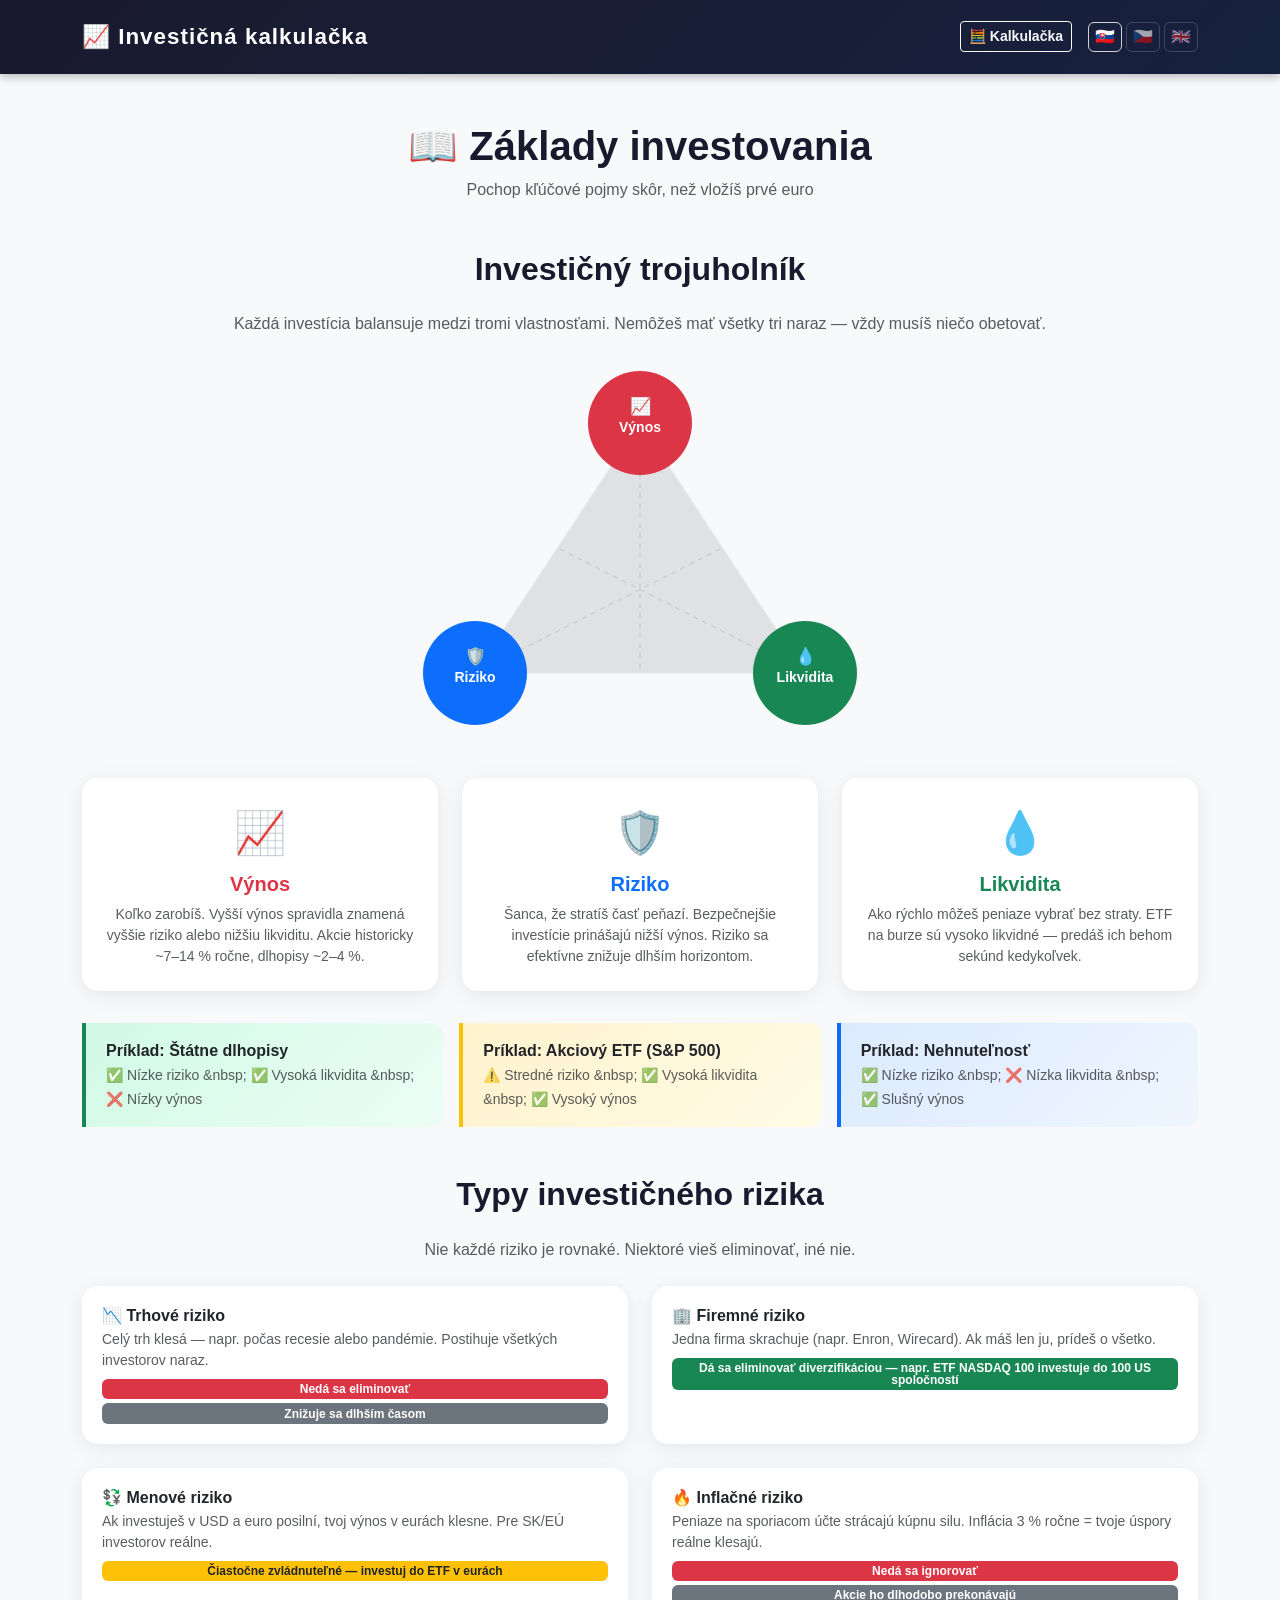
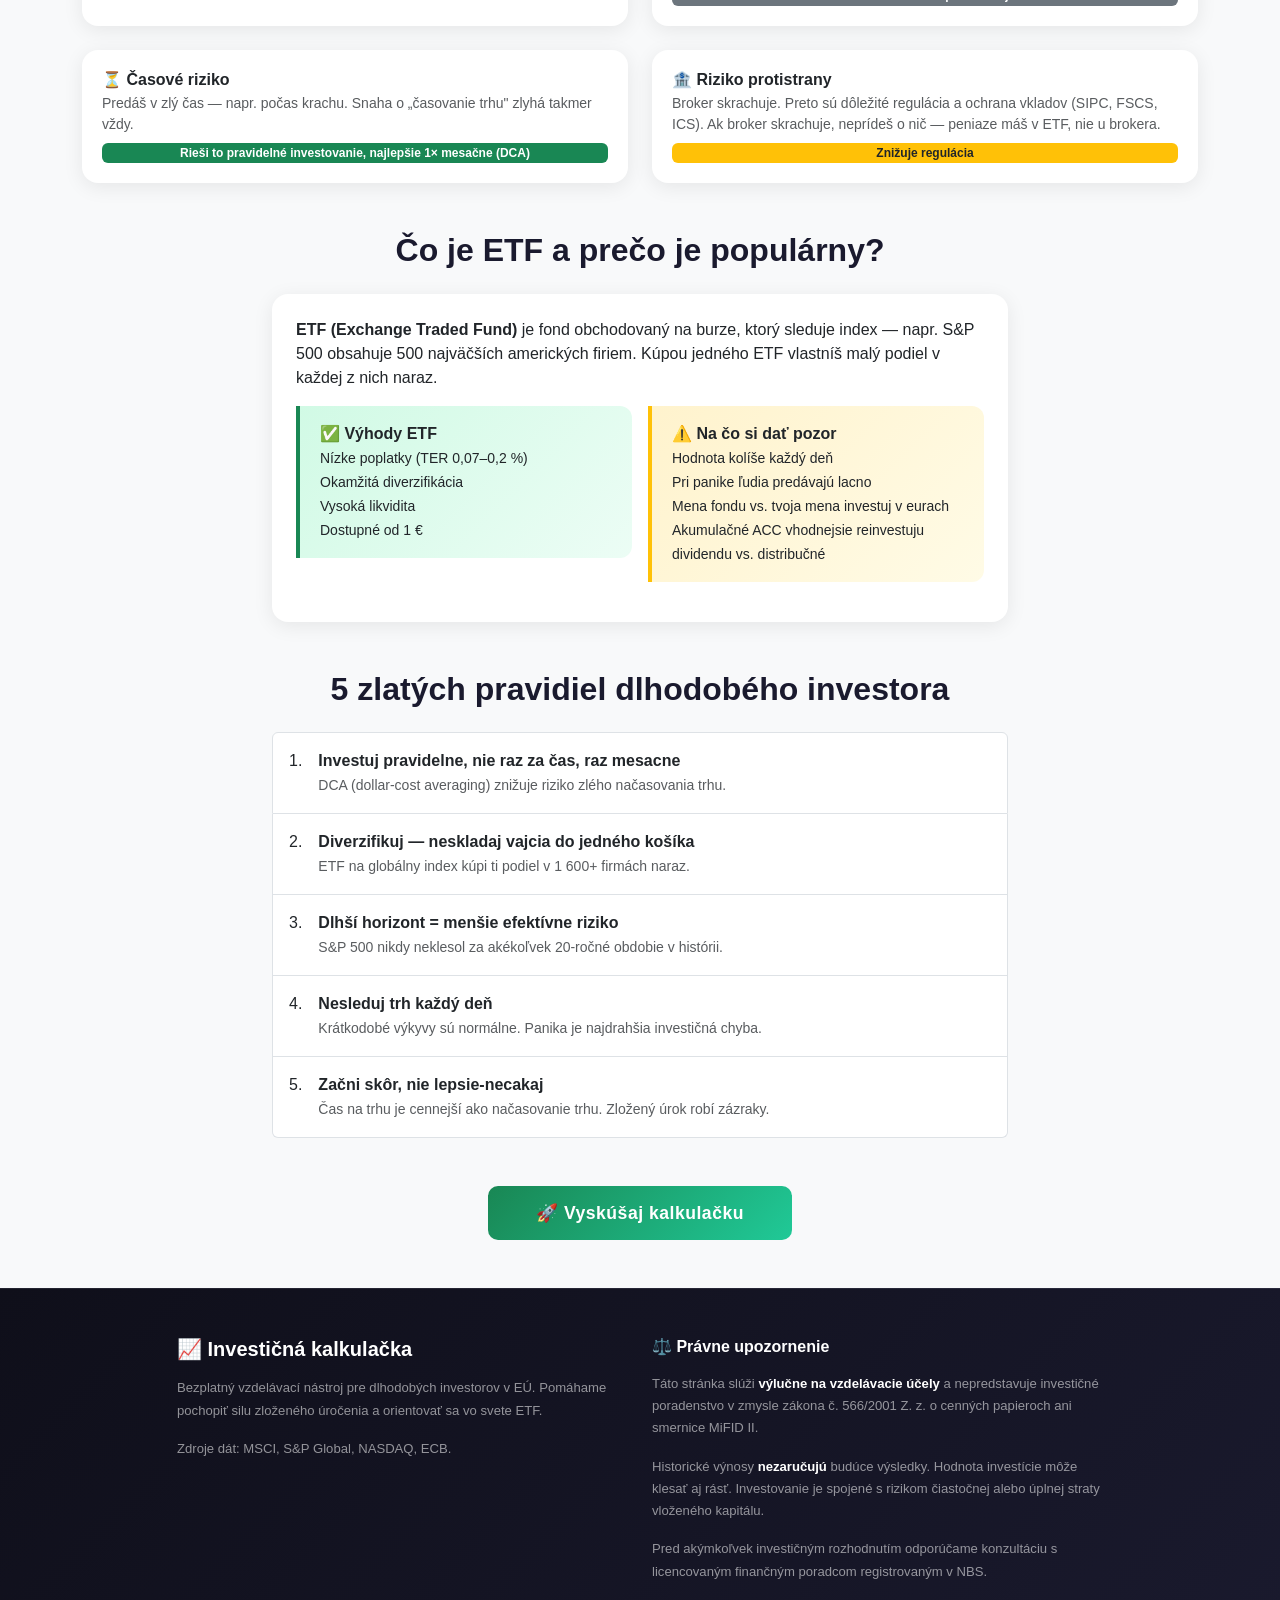
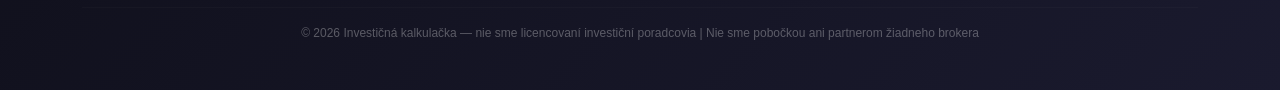
==== vzdelavanie.html @ dca37fa6 "Pridanie SK/CZ/EN jazykovej podpory (i18n) - Nové súbory: js/translations.js (589 riadkov), js/i18n." ====
<!DOCTYPE html>
<html lang="sk" id="htmlRoot" data-title-key="eduPageTitle">
<head>
    <meta charset="UTF-8">
    <meta name="viewport" content="width=device-width, initial-scale=1.0">
    <title>Základy investovania – Investičná kalkulačka</title>
    <link rel="icon" href="data:image/svg+xml,<svg xmlns='http://www.w3.org/2000/svg' viewBox='0 0 100 100'><text y='.9em' font-size='90'>📈</text></svg>">
    <link href="https://cdn.jsdelivr.net/npm/bootstrap@5.3.0/dist/css/bootstrap.min.css" rel="stylesheet">
    <link rel="stylesheet" href="css/style.css">
    <style>
        .triangle-wrap {
            display: flex;
            justify-content: center;
            margin: 2rem 0 2.5rem;
        }
        .risk-card {
            border: none;
            border-radius: 16px;
            box-shadow: 0 4px 20px rgba(0,0,0,0.08);
            height: 100%;
            transition: transform 0.2s;
            padding: 1.25rem;
        }
        .risk-card:hover { transform: translateY(-3px); }
        .risk-card .badge { white-space: normal; text-align: center; }
        .pillar-card {
            border: none;
            border-radius: 16px;
            box-shadow: 0 4px 20px rgba(0,0,0,0.08);
            height: 100%;
            transition: transform 0.2s;
        }
        .pillar-card:hover { transform: translateY(-3px); }
        .pillar-icon { font-size: 2.6rem; }
        .section-title {
            font-weight: 800;
            color: #1a1a2e;
            margin-bottom: 1.5rem;
        }
        .tip-box {
            background: linear-gradient(135deg, #d1fae5, #ecfdf5);
            border-left: 4px solid #198754;
            border-radius: 0 12px 12px 0;
            padding: 1rem 1.25rem;
        }
        .warn-box {
            background: linear-gradient(135deg, #fff3cd, #fffbe6);
            border-left: 4px solid #ffc107;
            border-radius: 0 12px 12px 0;
            padding: 1rem 1.25rem;
        }
        .info-box {
            background: linear-gradient(135deg, #dbeafe, #eff6ff);
            border-left: 4px solid #0d6efd;
            border-radius: 0 12px 12px 0;
            padding: 1rem 1.25rem;
        }
    </style>
</head>
<body class="bg-light">

<nav class="navbar navbar-dark bg-dark">
    <div class="container d-flex justify-content-between align-items-center">
        <a class="navbar-brand fw-bold text-decoration-none" href="index.html" data-i18n="navBrand">📈 Investičná kalkulačka</a>
        <div class="d-flex align-items-center gap-2">
            <a href="index.html" class="btn btn-outline-light btn-sm fw-semibold" data-i18n="navCalc">🧮 Kalkulačka</a>
            <div class="d-flex gap-1 ms-2">
                <button class="btn btn-sm lang-btn" data-lang="sk" onclick="setLang('sk')">🇸🇰</button>
                <button class="btn btn-sm lang-btn" data-lang="cz" onclick="setLang('cz')">🇨🇿</button>
                <button class="btn btn-sm lang-btn" data-lang="en" onclick="setLang('en')">🇬🇧</button>
            </div>
        </div>
    </div>
</nav>

<div class="container my-5">

    <h1 class="text-center mb-2" data-i18n="eduH1">📖 Základy investovania</h1>
    <p class="text-center text-muted mb-5" data-i18n="eduSubtitle">Pochop kľúčové pojmy skôr, než vložíš prvé euro</p>

    <!-- INVESTIČNÝ TROJUHOLNÍK -->
    <section class="mb-5">
        <h2 class="section-title text-center" data-i18n="triH2">Investičný trojuholník</h2>
        <p class="text-center text-muted mb-4" data-i18n="triIntro">
            Každá investícia balansuje medzi tromi vlastnosťami. Nemôžeš mať všetky tri naraz —
            vždy musíš niečo obetovať.
        </p>

        <div class="triangle-wrap">
            <svg width="440" height="370" viewBox="0 0 440 370" xmlns="http://www.w3.org/2000/svg">
                <!-- Triangle fill -->
                <polygon points="220,55 385,305 55,305"
                         fill="#1a1a2e" opacity="0.10"
                         stroke="#1a1a2e" stroke-width="2.5" stroke-opacity="0.25"/>
                <!-- Dashed center lines -->
                <line x1="220" y1="55"  x2="220" y2="305" stroke="#1a1a2e" stroke-width="1" stroke-dasharray="5,5" opacity="0.15"/>
                <line x1="55"  y1="305" x2="302" y2="180" stroke="#1a1a2e" stroke-width="1" stroke-dasharray="5,5" opacity="0.15"/>
                <line x1="385" y1="305" x2="138" y2="180" stroke="#1a1a2e" stroke-width="1" stroke-dasharray="5,5" opacity="0.15"/>
<!-- Circles -->
                <circle cx="220" cy="55"  r="52" fill="#dc3545"/>
                <circle cx="385" cy="305" r="52" fill="#198754"/>
                <circle cx="55"  cy="305" r="52" fill="#0d6efd"/>
                <!-- Top: Výnos -->
                <text x="220" y="44"  text-anchor="middle" fill="#fff" font-size="17" font-family="Segoe UI,sans-serif">📈</text>
                <text x="220" y="64"  text-anchor="middle" fill="#fff" font-size="14" font-weight="bold" font-family="Segoe UI,sans-serif" data-i18n="triVynos">Výnos</text>
                <!-- Bottom-right: Likvidita -->
                <text x="385" y="294" text-anchor="middle" fill="#fff" font-size="17" font-family="Segoe UI,sans-serif">💧</text>
                <text x="385" y="314" text-anchor="middle" fill="#fff" font-size="14" font-weight="bold" font-family="Segoe UI,sans-serif" data-i18n="triLikvidita">Likvidita</text>
                <!-- Bottom-left: Riziko -->
                <text x="55"  y="294" text-anchor="middle" fill="#fff" font-size="17" font-family="Segoe UI,sans-serif">🛡️</text>
                <text x="55"  y="314" text-anchor="middle" fill="#fff" font-size="14" font-weight="bold" font-family="Segoe UI,sans-serif" data-i18n="triRiziko">Riziko</text>
            </svg>
        </div>

        <div class="row g-4 justify-content-center">
            <div class="col-md-4">
                <div class="pillar-card card p-4 text-center">
                    <div class="pillar-icon mb-2">📈</div>
                    <h5 class="fw-bold text-danger mb-2" data-i18n="triVynosTitle">Výnos</h5>
                    <p class="text-muted small mb-0" data-i18n="triVynosDesc">
                        Koľko zarobíš. Vyšší výnos spravidla znamená vyššie riziko
                        alebo nižšiu likviditu. Akcie historicky ~7–14 % ročne, dlhopisy ~2–4 %.
                    </p>
                </div>
            </div>
            <div class="col-md-4">
                <div class="pillar-card card p-4 text-center">
                    <div class="pillar-icon mb-2">🛡️</div>
                    <h5 class="fw-bold text-primary mb-2" data-i18n="triRizikoTitle">Riziko</h5>
                    <p class="text-muted small mb-0" data-i18n="triRizikoDesc">
                        Šanca, že stratíš časť peňazí. Bezpečnejšie investície
                        prinášajú nižší výnos. Riziko sa efektívne znižuje dlhším horizontom.
                    </p>
                </div>
            </div>
            <div class="col-md-4">
                <div class="pillar-card card p-4 text-center">
                    <div class="pillar-icon mb-2">💧</div>
                    <h5 class="fw-bold text-success mb-2" data-i18n="triLikviditaTitle">Likvidita</h5>
                    <p class="text-muted small mb-0" data-i18n="triLikviditaDesc">
                        Ako rýchlo môžeš peniaze vybrať bez straty. ETF na burze sú
                        vysoko likvidné — predáš ich behom sekúnd kedykoľvek.
                    </p>
                </div>
            </div>
        </div>

        <div class="row g-3 mt-3 justify-content-center">
            <div class="col-md-4">
                <div class="tip-box">
                    <strong data-i18n="exDlhopisyTitle">Príklad: Štátne dlhopisy</strong><br>
                    <span class="text-muted small" data-i18n="exDlhopisyText">✅ Nízke riziko &nbsp; ✅ Vysoká likvidita &nbsp; ❌ Nízky výnos</span>
                </div>
            </div>
            <div class="col-md-4">
                <div class="warn-box">
                    <strong data-i18n="exSP500Title">Príklad: Akciový ETF (S&amp;P 500)</strong><br>
                    <span class="text-muted small" data-i18n="exSP500Text">⚠️ Stredné riziko &nbsp; ✅ Vysoká likvidita &nbsp; ✅ Vysoký výnos</span>
                </div>
            </div>
            <div class="col-md-4">
                <div class="info-box">
                    <strong data-i18n="exNehnutoTitle">Príklad: Nehnuteľnosť</strong><br>
                    <span class="text-muted small" data-i18n="exNehnutoText">✅ Nízke riziko &nbsp; ❌ Nízka likvidita &nbsp; ✅ Slušný výnos</span>
                </div>
            </div>
        </div>
    </section>

    <!-- TYPY RIZIKA -->
    <section class="mb-5">
        <h2 class="section-title text-center" data-i18n="riskH2">Typy investičného rizika</h2>
        <p class="text-center text-muted mb-4" data-i18n="riskIntro">
            Nie každé riziko je rovnaké. Niektoré vieš eliminovať, iné nie.
        </p>

        <div class="row g-4">
            <div class="col-md-6">
                <div class="risk-card card">
                    <h6 class="fw-bold mb-1" data-i18n="riskMarketTitle">📉 Trhové riziko</h6>
                    <p class="text-muted small mb-2" data-i18n="riskMarketDesc">Celý trh klesá — napr. počas recesie alebo pandémie. Postihuje všetkých investorov naraz.</p>
                    <span class="badge bg-danger d-block mb-1" data-i18n="riskMarketBadge1">Nedá sa eliminovať</span>
                    <span class="badge bg-secondary d-block" data-i18n="riskMarketBadge2">Znižuje sa dlhším časom</span>
                </div>
            </div>
            <div class="col-md-6">
                <div class="risk-card card">
                    <h6 class="fw-bold mb-1" data-i18n="riskCompanyTitle">🏢 Firemné riziko</h6>
                    <p class="text-muted small mb-2" data-i18n="riskCompanyDesc">Jedna firma skrachuje (napr. Enron, Wirecard). Ak máš len ju, prídeš o všetko.</p>
                    <span class="badge bg-success d-block" data-i18n="riskCompanyBadge1">Dá sa eliminovať diverzifikáciou — napr. ETF NASDAQ 100 investuje do 100 US spoločností</span>
                </div>
            </div>
            <div class="col-md-6">
                <div class="risk-card card">
                    <h6 class="fw-bold mb-1" data-i18n="riskCurrencyTitle">💱 Menové riziko</h6>
                    <p class="text-muted small mb-2" data-i18n="riskCurrencyDesc">Ak investuješ v USD a euro posilní, tvoj výnos v eurách klesne. Pre SK/EÚ investorov reálne.</p>
                    <span class="badge bg-warning text-dark d-block" data-i18n="riskCurrencyBadge1">Čiastočne zvládnuteľné — investuj do ETF v eurách</span>
                </div>
            </div>
            <div class="col-md-6">
                <div class="risk-card card">
                    <h6 class="fw-bold mb-1" data-i18n="riskInflationTitle">🔥 Inflačné riziko</h6>
                    <p class="text-muted small mb-2" data-i18n="riskInflationDesc">Peniaze na sporiacom účte strácajú kúpnu silu. Inflácia 3 % ročne = tvoje úspory reálne klesajú.</p>
                    <span class="badge bg-danger d-block mb-1" data-i18n="riskInflationBadge1">Nedá sa ignorovať</span>
                    <span class="badge bg-secondary d-block" data-i18n="riskInflationBadge2">Akcie ho dlhodobo prekonávajú</span>
                </div>
            </div>
            <div class="col-md-6">
                <div class="risk-card card">
                    <h6 class="fw-bold mb-1" data-i18n="riskTimingTitle">⏳ Časové riziko</h6>
                    <p class="text-muted small mb-2" data-i18n="riskTimingDesc">Predáš v zlý čas — napr. počas krachu. Snaha o „časovanie trhu" zlyhá takmer vždy.</p>
                    <span class="badge bg-success d-block" data-i18n="riskTimingBadge1">Rieši to pravidelné investovanie, najlepšie 1× mesačne (DCA)</span>
                </div>
            </div>
            <div class="col-md-6">
                <div class="risk-card card">
                    <h6 class="fw-bold mb-1" data-i18n="riskCounterTitle">🏦 Riziko protistrany</h6>
                    <p class="text-muted small mb-2" data-i18n="riskCounterDesc">Broker skrachuje. Preto sú dôležité regulácia a ochrana vkladov (SIPC, FSCS, ICS). Ak broker skrachuje, neprídeš o nič — peniaze máš v ETF, nie u brokera.</p>
                    <span class="badge bg-warning text-dark d-block" data-i18n="riskCounterBadge1">Znižuje regulácia</span>
                </div>
            </div>
        </div>
    </section>

    <!-- ČO JE ETF -->
    <section class="mb-5">
        <h2 class="section-title text-center" data-i18n="etfH2">Čo je ETF a prečo je populárny?</h2>
        <div class="row justify-content-center">
            <div class="col-md-8">
                <div class="card pillar-card p-4 mb-3">
                    <p class="mb-3" data-i18n-html="etfDesc">
                        <strong>ETF (Exchange Traded Fund)</strong> je fond obchodovaný na burze, ktorý sleduje
                        index — napr. S&amp;P 500 obsahuje 500 najväčších amerických firiem.
                        Kúpou jedného ETF vlastníš malý podiel v každej z nich naraz.
                    </p>
                    <div class="row g-3">
                        <div class="col-sm-6">
                            <div class="tip-box">
                                <strong data-i18n="etfProsTitle">✅ Výhody ETF</strong><br>
                                <span class="small" data-i18n-html="etfProsContent">Nízke poplatky (TER 0,07–0,2 %)<br>
                                Okamžitá diverzifikácia<br>
                                Vysoká likvidita<br>
                                Dostupné od 1 €</span>
                            </div>
                        </div>
                        <div class="col-sm-6">
                            <div class="warn-box">
                                <strong data-i18n="etfConsTitle">⚠️ Na čo si dať pozor</strong><br>
                                <span class="small" data-i18n-html="etfConsContent">Hodnota kolíše každý deň<br>
                                Pri panike ľudia predávajú lacno<br>
                                Mena fondu vs. tvoja mena investuj v eurach<br>
                                Akumulačné ACC vhodnejsie reinvestuju dividendu vs. distribučné</span>
                            </div>
                        </div>
                    </div>
                </div>
            </div>
        </div>
    </section>

    <!-- ZLATÉ PRAVIDLÁ -->
    <section class="mb-5">
        <h2 class="section-title text-center" data-i18n="rulesH2">5 zlatých pravidiel dlhodobého investora</h2>
        <div class="row justify-content-center">
            <div class="col-md-8">
                <ol class="list-group list-group-numbered">
                    <li class="list-group-item d-flex gap-3 align-items-start py-3">
                        <div>
                            <strong data-i18n="rule1Title">Investuj pravidelne, nie raz za čas, raz mesacne</strong><br>
                            <span class="text-muted small" data-i18n="rule1Desc">DCA (dollar-cost averaging) znižuje riziko zlého načasovania trhu.</span>
                        </div>
                    </li>
                    <li class="list-group-item d-flex gap-3 align-items-start py-3">
                        <div>
                            <strong data-i18n="rule2Title">Diverzifikuj — neskladaj vajcia do jedného košíka</strong><br>
                            <span class="text-muted small" data-i18n="rule2Desc">ETF na globálny index kúpi ti podiel v 1 600+ firmách naraz.</span>
                        </div>
                    </li>
                    <li class="list-group-item d-flex gap-3 align-items-start py-3">
                        <div>
                            <strong data-i18n="rule3Title">Dlhší horizont = menšie efektívne riziko</strong><br>
                            <span class="text-muted small" data-i18n="rule3Desc">S&amp;P 500 nikdy neklesol za akékoľvek 20-ročné obdobie v histórii.</span>
                        </div>
                    </li>
                    <li class="list-group-item d-flex gap-3 align-items-start py-3">
                        <div>
                            <strong data-i18n="rule4Title">Nesleduj trh každý deň</strong><br>
                            <span class="text-muted small" data-i18n="rule4Desc">Krátkodobé výkyvy sú normálne. Panika je najdrahšia investičná chyba.</span>
                        </div>
                    </li>
                    <li class="list-group-item d-flex gap-3 align-items-start py-3">
                        <div>
                            <strong data-i18n="rule5Title">Začni skôr, nie lepsie-necakaj</strong><br>
                            <span class="text-muted small" data-i18n="rule5Desc">Čas na trhu je cennejší ako načasovanie trhu. Zložený úrok robí zázraky.</span>
                        </div>
                    </li>
                </ol>
            </div>
        </div>
    </section>

    <!-- CTA -->
    <div class="text-center mb-5">
        <a href="index.html" class="btn btn-success btn-lg fw-bold px-5" data-i18n="eduCtaBtn">
            🚀 Vyskúšaj kalkulačku
        </a>
    </div>

</div>

<footer class="footer-main mt-5 py-5">
    <div class="container">
        <div class="row mb-4 g-4 justify-content-center">
            <div class="col-md-5">
                <h5 class="fw-bold mb-3 text-white" data-i18n="footerAboutTitle">📈 Investičná kalkulačka</h5>
                <p class="footer-text" data-i18n="footerAboutText">
                    Bezplatný vzdelávací nástroj pre dlhodobých investorov v EÚ.
                    Pomáhame pochopiť silu zloženého úročenia a orientovať sa vo svete ETF.
                </p>
                <p class="footer-text mb-0" data-i18n="footerSources">
                    Zdroje dát: MSCI, S&amp;P Global, NASDAQ, ECB.
                </p>
            </div>

            <div class="col-md-5">
                <h6 class="fw-bold mb-3 text-white" data-i18n="footerLegalTitle">⚖️ Právne upozornenie</h6>
                <p class="footer-text" data-i18n-html="footerLegal1">
                    Táto stránka slúži <strong class="text-white">výlučne na vzdelávacie účely</strong> a nepredstavuje investičné poradenstvo v zmysle zákona č. 566/2001 Z. z. o cenných papieroch ani smernice MiFID II.
                </p>
                <p class="footer-text" data-i18n-html="footerLegal2">
                    Historické výnosy <strong class="text-white">nezaručujú</strong> budúce výsledky. Hodnota investície môže klesať aj rásť. Investovanie je spojené s rizikom čiastočnej alebo úplnej straty vloženého kapitálu.
                </p>
                <p class="footer-text mb-0" data-i18n="footerLegal3">
                    Pred akýmkoľvek investičným rozhodnutím odporúčame konzultáciu s licencovaným finančným poradcom registrovaným v NBS.
                </p>
            </div>
        </div>

        <hr class="footer-divider">

        <p class="footer-copy text-center mb-0" data-i18n="footerCopy">© 2026 Investičná kalkulačka — nie sme licencovaní investiční poradcovia | Nie sme pobočkou ani partnerom žiadneho brokera</p>
    </div>
</footer>

<script src="https://cdn.jsdelivr.net/npm/bootstrap@5.3.0/dist/js/bootstrap.bundle.min.js"></script>
<script src="js/translations.js"></script>
<script src="js/i18n.js"></script>
<script>
  // i18n.js already called applyTranslations(); set correct page title using eduPageTitle key
  document.title = t('eduPageTitle')
</script>
</body>
</html>
---- css/style.css ----
/* Všeobecné */
body {
    font-family: 'Segoe UI', sans-serif;
    background: #f8f9fa;
}

/* Navbar */
.navbar {
    background: linear-gradient(135deg, #1a1a2e, #16213e) !important;
    padding: 15px 0;
    box-shadow: 0 2px 10px rgba(0,0,0,0.3);
}

.navbar-brand {
    font-size: 1.4rem;
    letter-spacing: 1px;
}

/* Nadpis */
h1 {
    font-weight: 800;
    font-size: 2.5rem;
    color: #1a1a2e;
}

/* Karty */
.card {
    border: none;
    border-radius: 16px;
    box-shadow: 0 4px 20px rgba(0,0,0,0.08);
    transition: transform 0.2s;
}

.card:hover {
    transform: translateY(-2px);
}

/* Tlačidlo */
.btn-success {
    background: linear-gradient(135deg, #198754, #20c997);
    border: none;
    padding: 14px;
    border-radius: 10px;
    font-size: 1.1rem;
    letter-spacing: 0.5px;
    transition: all 0.3s;
}

.btn-success:hover {
    transform: translateY(-2px);
    box-shadow: 0 5px 15px rgba(25,135,84,0.4);
}

/* Formulár */
.form-control, .form-select {
    border-radius: 10px;
    border: 2px solid #e9ecef;
    padding: 10px 15px;
    transition: border-color 0.3s;
}

.form-control:focus, .form-select:focus {
    border-color: #198754;
    box-shadow: 0 0 0 3px rgba(25,135,84,0.1);
}

/* Tabuľka */
.table {
    border-radius: 10px;
    overflow: hidden;
}

.table thead th {
    background: linear-gradient(135deg, #1a1a2e, #16213e) !important;
    color: #fff;
}

.table-hover tbody tr:hover {
    background: #f0fff4;
    cursor: pointer;
}

/* ETF tooltip trigger */
.etf-tooltip-trigger {
    cursor: help;
    border-bottom: 1px dashed #198754;
}


/* Alert odporúčanie */
.alert-success {
    background: linear-gradient(135deg, #d1fae5, #ecfdf5);
    border: none;
    border-left: 4px solid #198754;
    border-radius: 12px;
}

/* Broker tabuľka - XTB highlight */
.table-success td {
    background: #f0fff4 !important;
    font-weight: 600;
}

/* Graf */
#graf {
    max-height: 400px;
}

/* Animácia výsledkov */
#vysledky {
    animation: fadeIn 0.5s ease;
}

@keyframes fadeIn {
    from { opacity: 0; transform: translateY(20px); }
    to   { opacity: 1; transform: translateY(0); }
}

/* Custom broker tooltip */
#broker-tooltip {
    display: none;
    position: fixed;
    z-index: 9999;
    max-width: 320px;
    background: #1a1a2e;
    color: #f0f0f0;
    border: 1px solid rgba(255,255,255,0.12);
    border-radius: 10px;
    padding: 12px 14px;
    font-size: 0.82rem;
    line-height: 1.6;
    box-shadow: 0 8px 24px rgba(0,0,0,0.35);
    pointer-events: none;
}

#broker-tooltip strong {
    color: #fff;
}

#broker-tooltip.wide {
    max-width: 480px;
}

@media (max-width: 576px) {
    #broker-tooltip.wide {
        left: 8px !important;
        right: 8px !important;
        top: auto !important;
        bottom: 16px !important;
        max-width: calc(100vw - 16px);
        width: calc(100vw - 16px);
    }
}

.broker-tip {
    cursor: help;
    border-bottom: 1px dashed #aaa;
}

/* Mobile */
@media (max-width: 768px) {
    h1 { font-size: 1.8rem; }
    .table { font-size: 0.85rem; }
    .hide-mobile { display: none; }
}
/* Footer */
.footer-main {
    background: linear-gradient(135deg, #0f0f1a, #1a1a2e);
    border-top: 1px solid rgba(255,255,255,0.07);
}

.footer-text {
    color: rgba(255,255,255,0.55);
    font-size: 0.82rem;
    line-height: 1.7;
}

.footer-links {
    font-size: 0.85rem;
}

.footer-links a {
    color: rgba(255,255,255,0.55);
    text-decoration: none;
    transition: color 0.2s;
    display: inline-block;
    margin-bottom: 4px;
}

.footer-links a:hover {
    color: #fff;
}

.footer-divider {
    border-color: rgba(255,255,255,0.08);
    margin: 1.5rem 0 1rem;
}

.footer-copy {
    color: rgba(255,255,255,0.3);
    font-size: 0.75rem;
}

/* Language switcher */
.lang-btn {
  padding: 2px 6px;
  font-size: 1rem;
  background: transparent;
  border: 1px solid rgba(255,255,255,0.3);
  border-radius: 6px;
  opacity: 0.6;
  transition: opacity 0.2s;
}
.lang-btn:hover, .lang-btn.active { opacity: 1; border-color: rgba(255,255,255,0.8); }
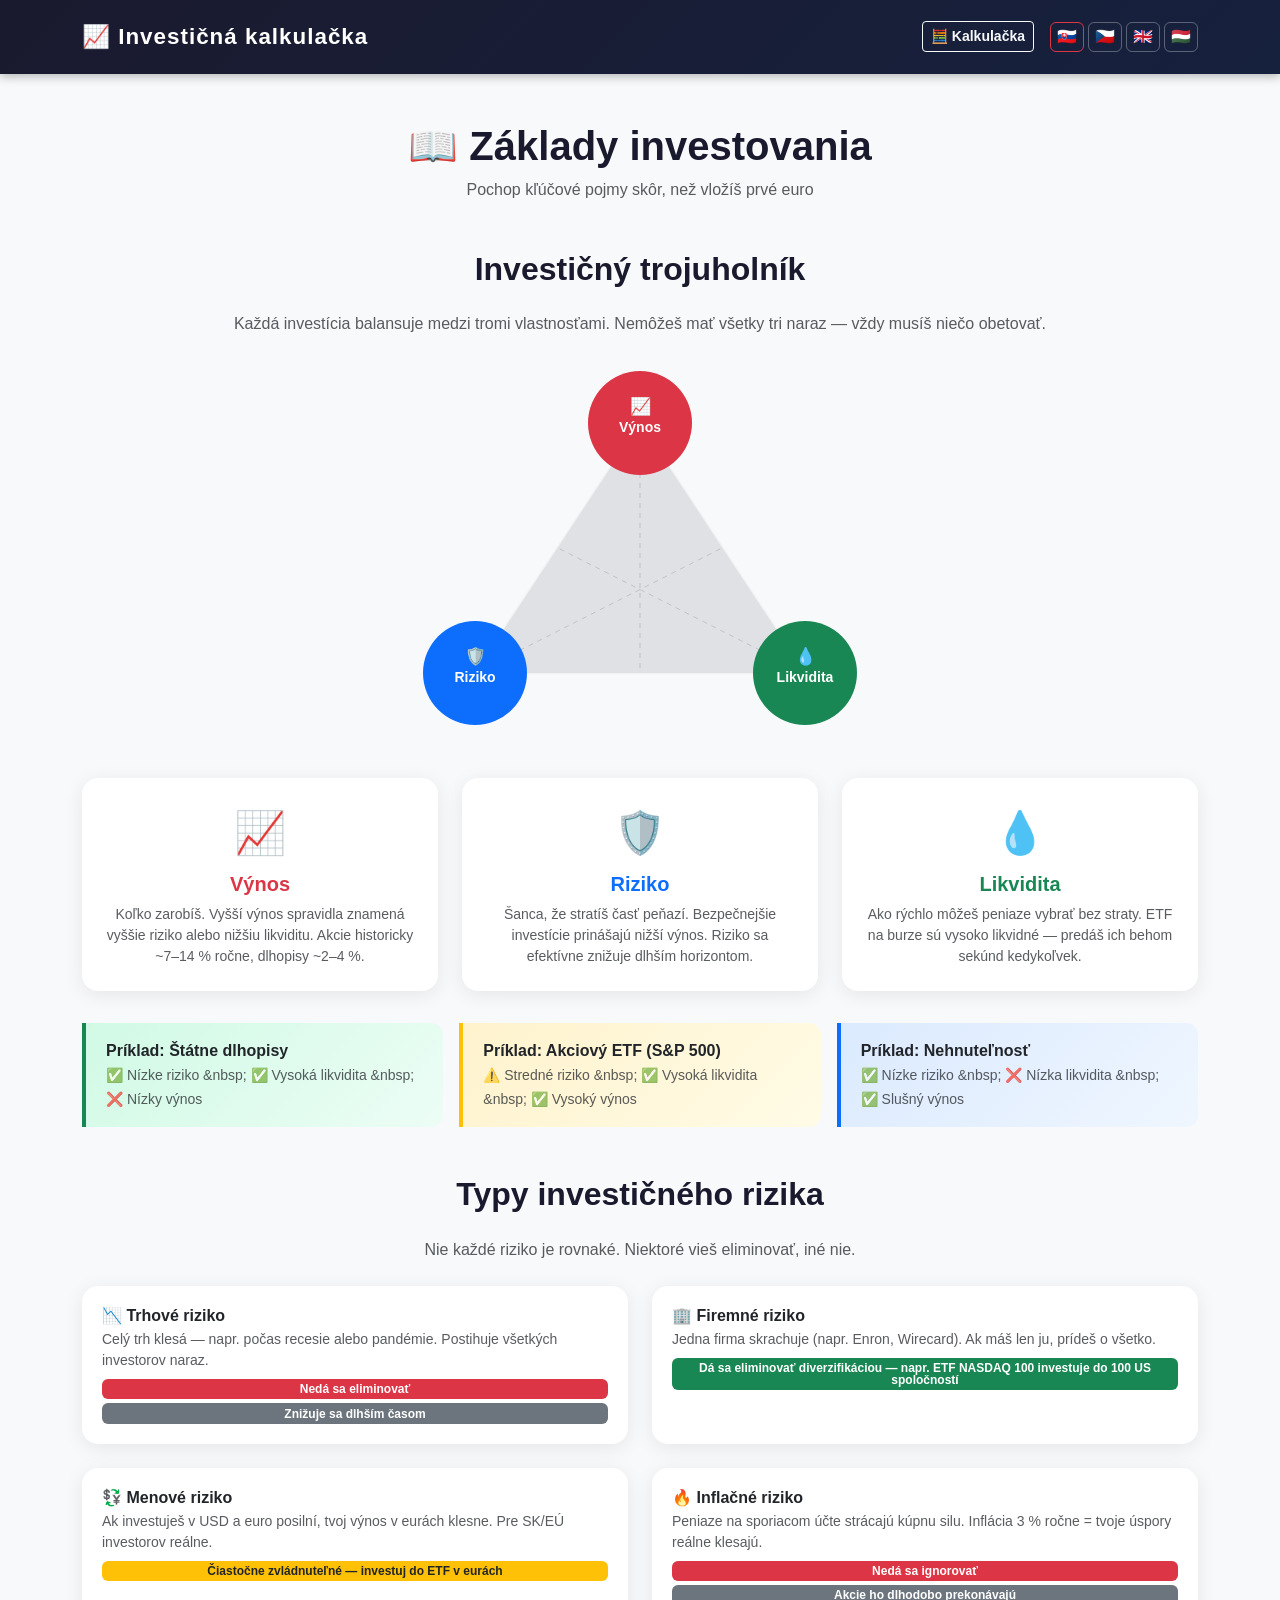
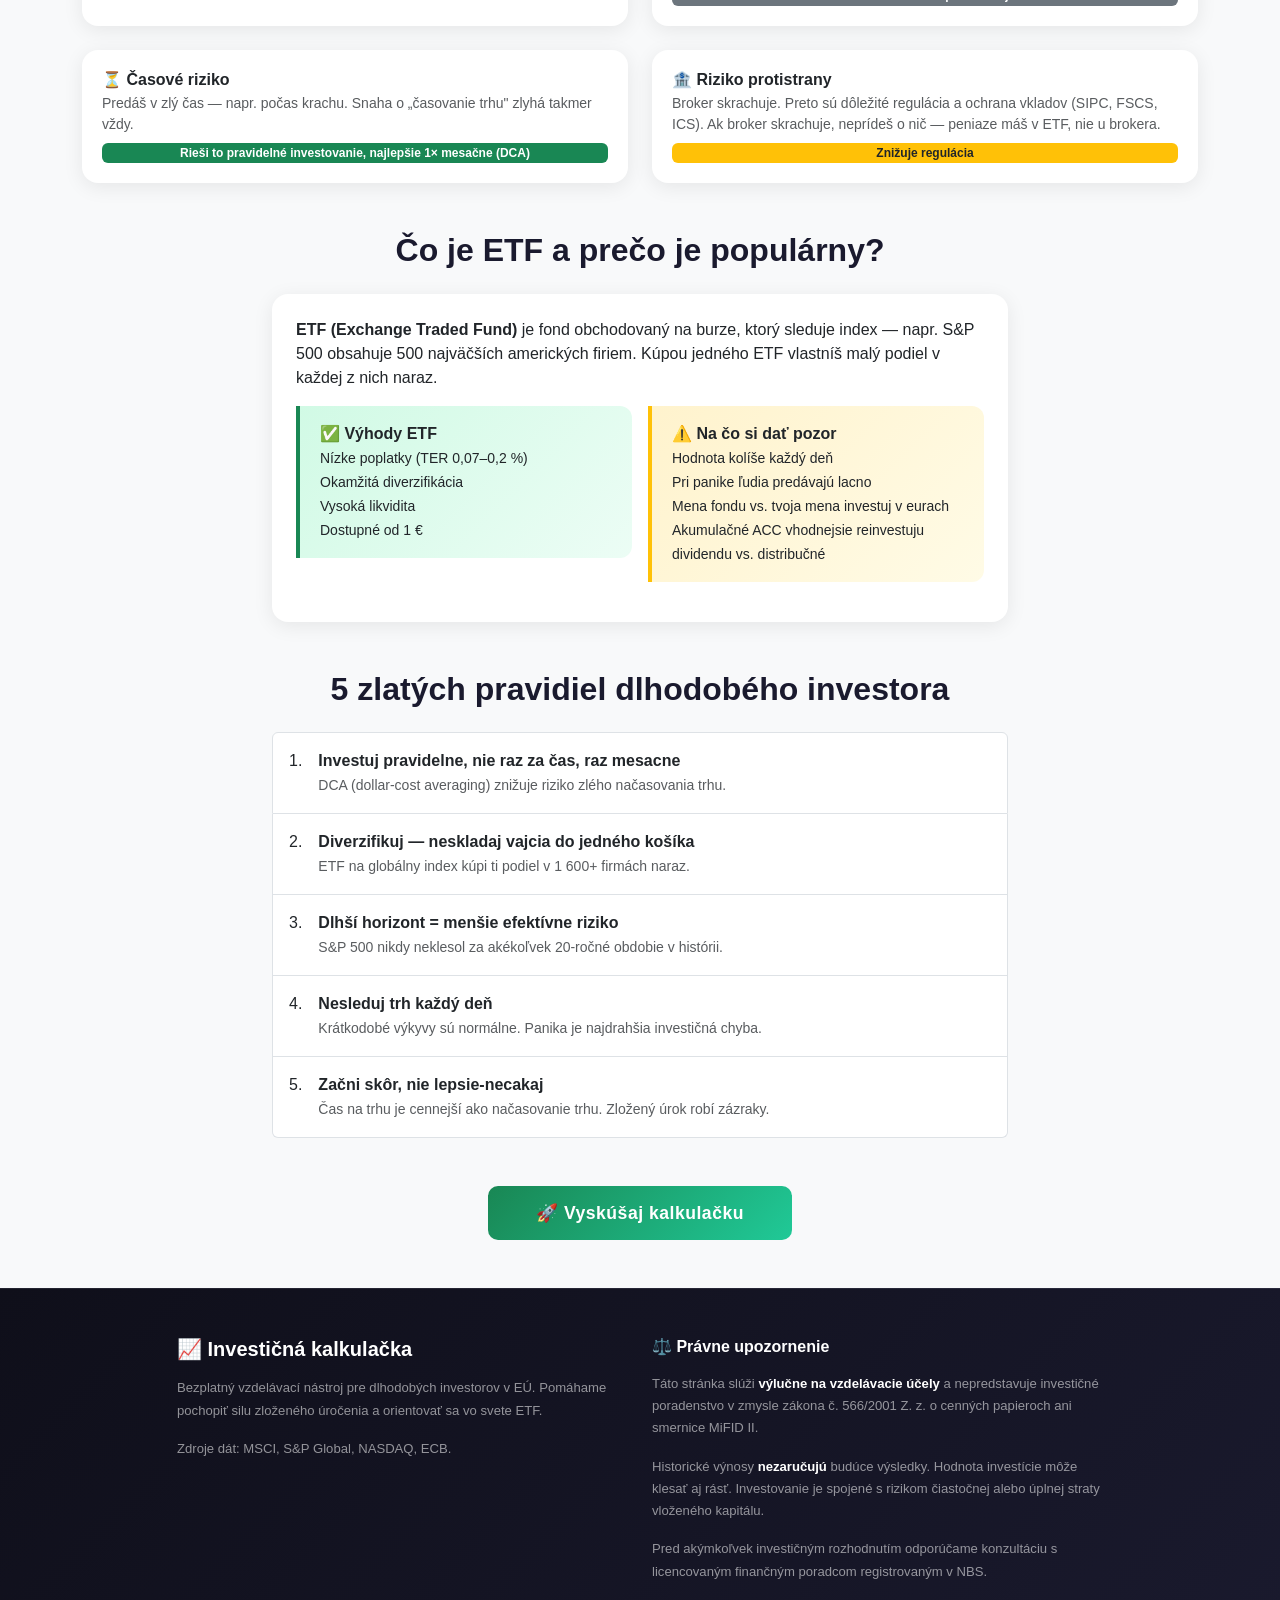
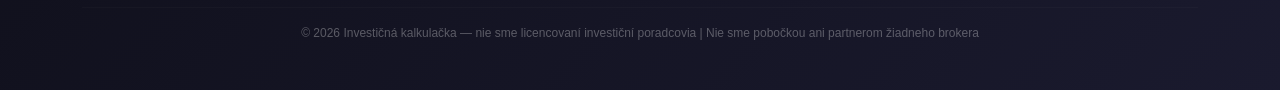
==== commit 5758ae9f: "pridanie jazykov en ca hu" ====
--- a/vzdelavanie.html
+++ b/vzdelavanie.html
@@ -68,6 +68,7 @@
                 <button class="btn btn-sm lang-btn" data-lang="sk" onclick="setLang('sk')">🇸🇰</button>
                 <button class="btn btn-sm lang-btn" data-lang="cz" onclick="setLang('cz')">🇨🇿</button>
                 <button class="btn btn-sm lang-btn" data-lang="en" onclick="setLang('en')">🇬🇧</button>
+                <button class="btn btn-sm lang-btn" data-lang="hu" onclick="setLang('hu')">🇭🇺</button>
             </div>
         </div>
     </div>
--- a/css/style.css
+++ b/css/style.css
@@ -208,7 +208,8 @@
   background: transparent;
   border: 1px solid rgba(255,255,255,0.3);
   border-radius: 6px;
-  opacity: 0.6;
-  transition: opacity 0.2s;
-}
-.lang-btn:hover, .lang-btn.active { opacity: 1; border-color: rgba(255,255,255,0.8); }+  color: #fff;
+  transition: color 0.2s, border-color 0.2s;
+}
+.lang-btn:hover { border-color: rgba(255,255,255,0.8); }
+.lang-btn.active { color: #dc3545; border-color: #dc3545; }
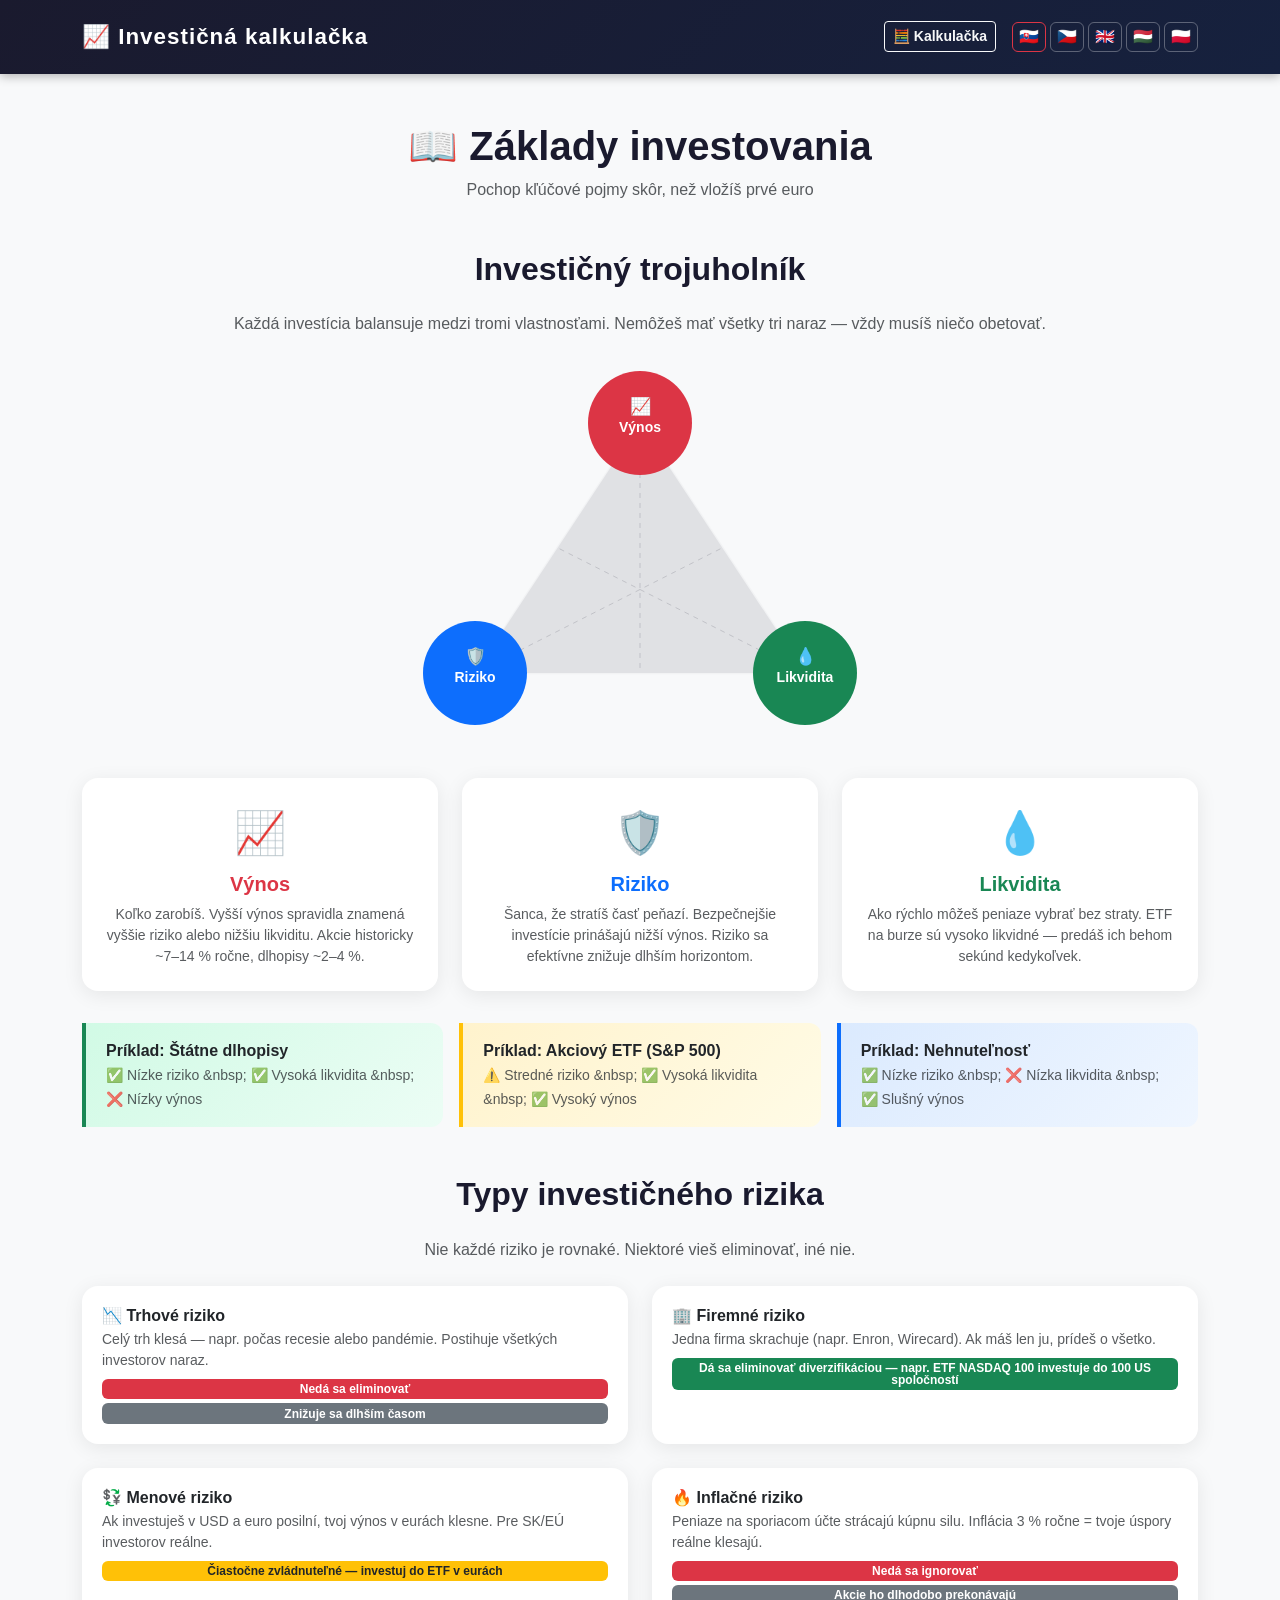
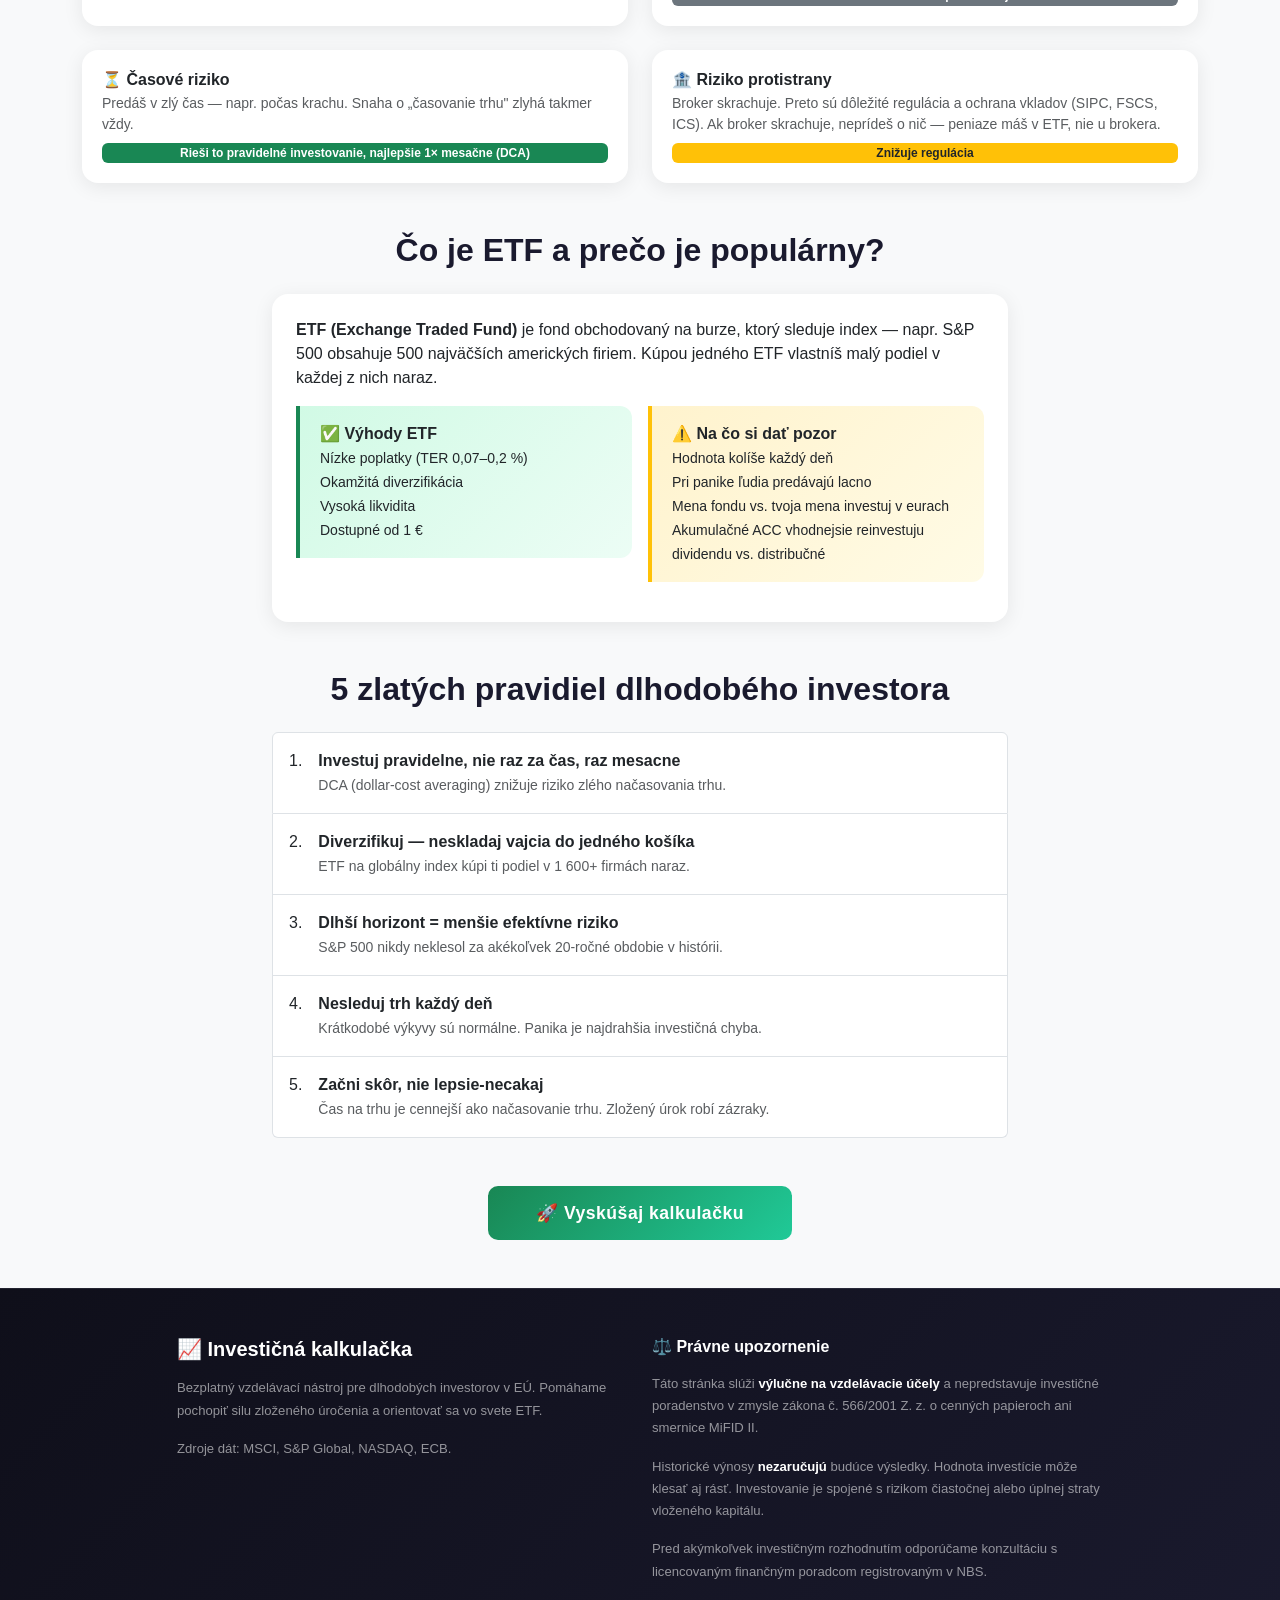
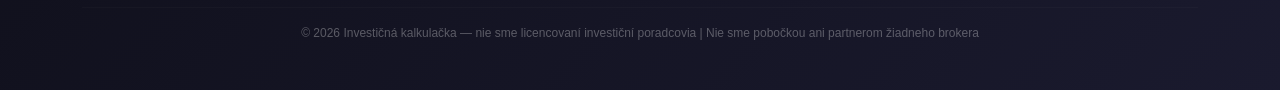
==== commit ee8b1fd3: "doplnena pl" ====
--- a/vzdelavanie.html
+++ b/vzdelavanie.html
@@ -69,6 +69,7 @@
                 <button class="btn btn-sm lang-btn" data-lang="cz" onclick="setLang('cz')">🇨🇿</button>
                 <button class="btn btn-sm lang-btn" data-lang="en" onclick="setLang('en')">🇬🇧</button>
                 <button class="btn btn-sm lang-btn" data-lang="hu" onclick="setLang('hu')">🇭🇺</button>
+                <button class="btn btn-sm lang-btn" data-lang="pl" onclick="setLang('pl')">🇵🇱</button>
             </div>
         </div>
     </div>
